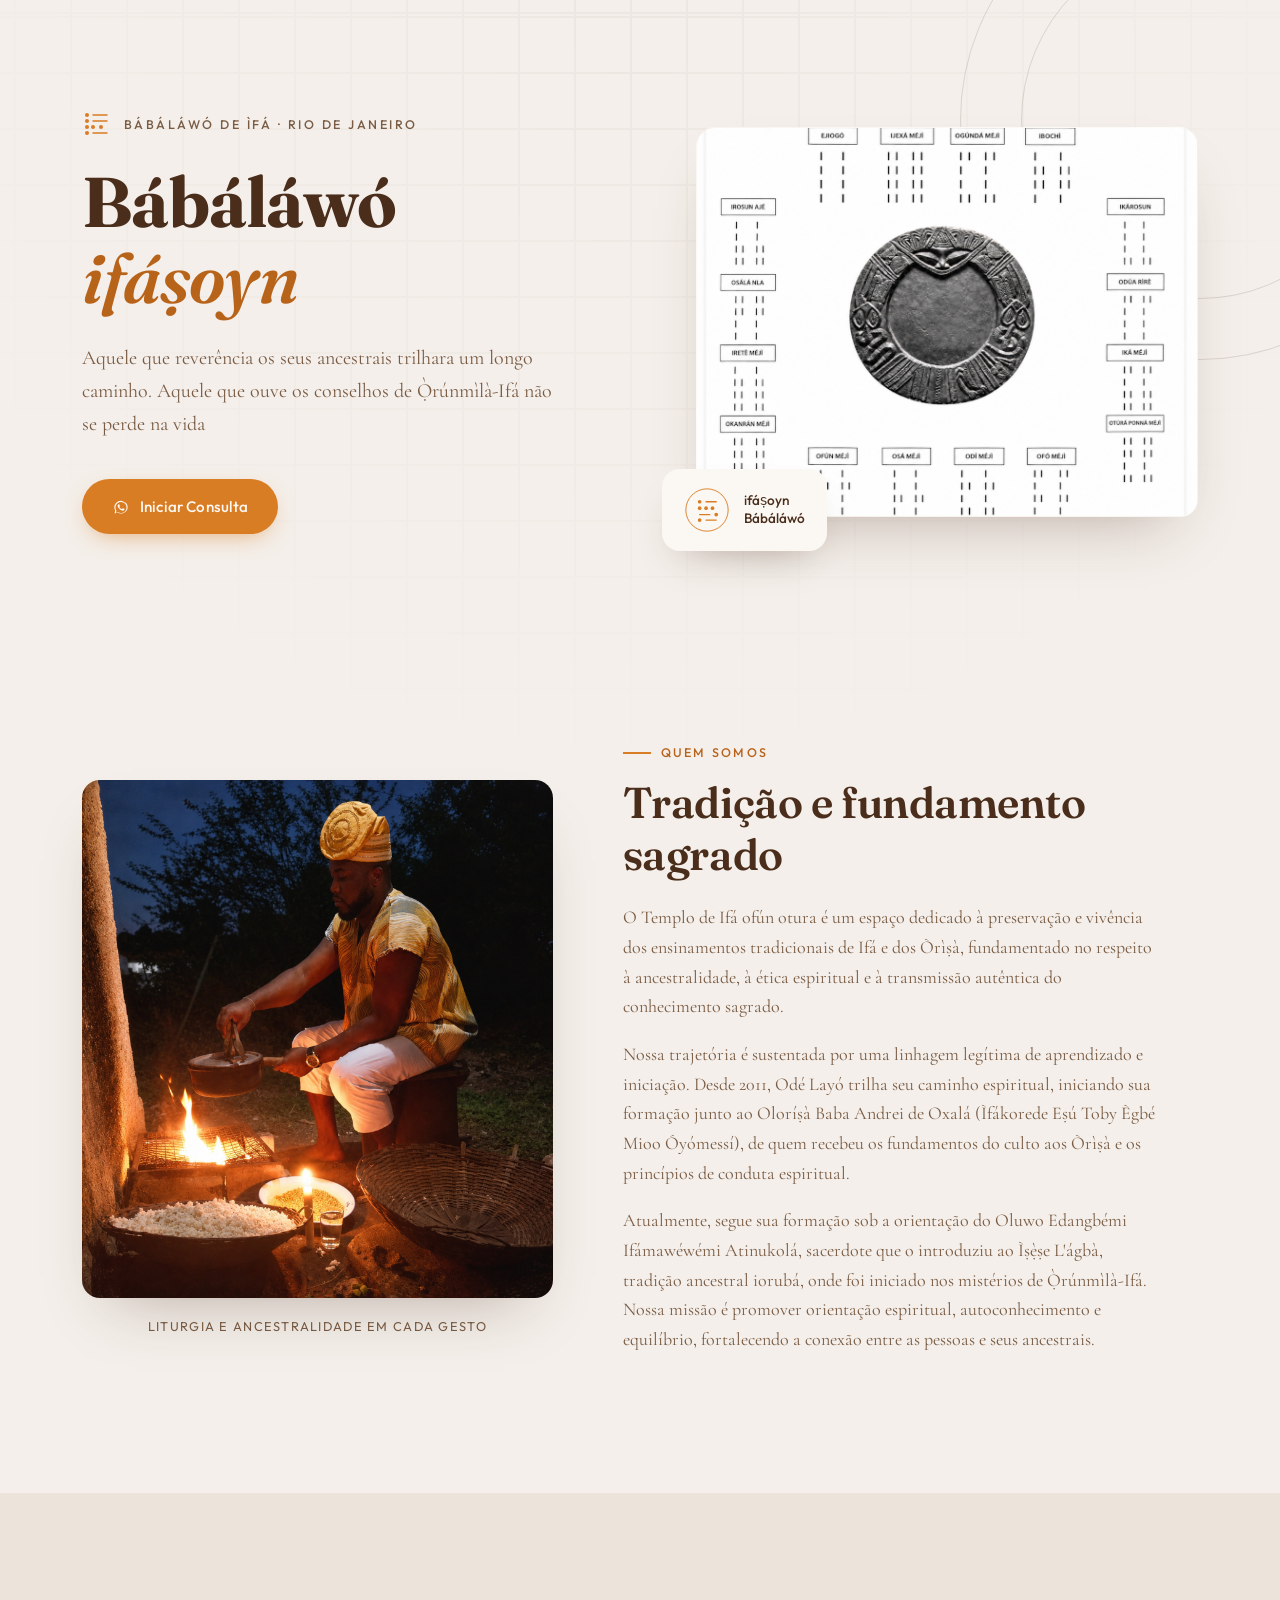
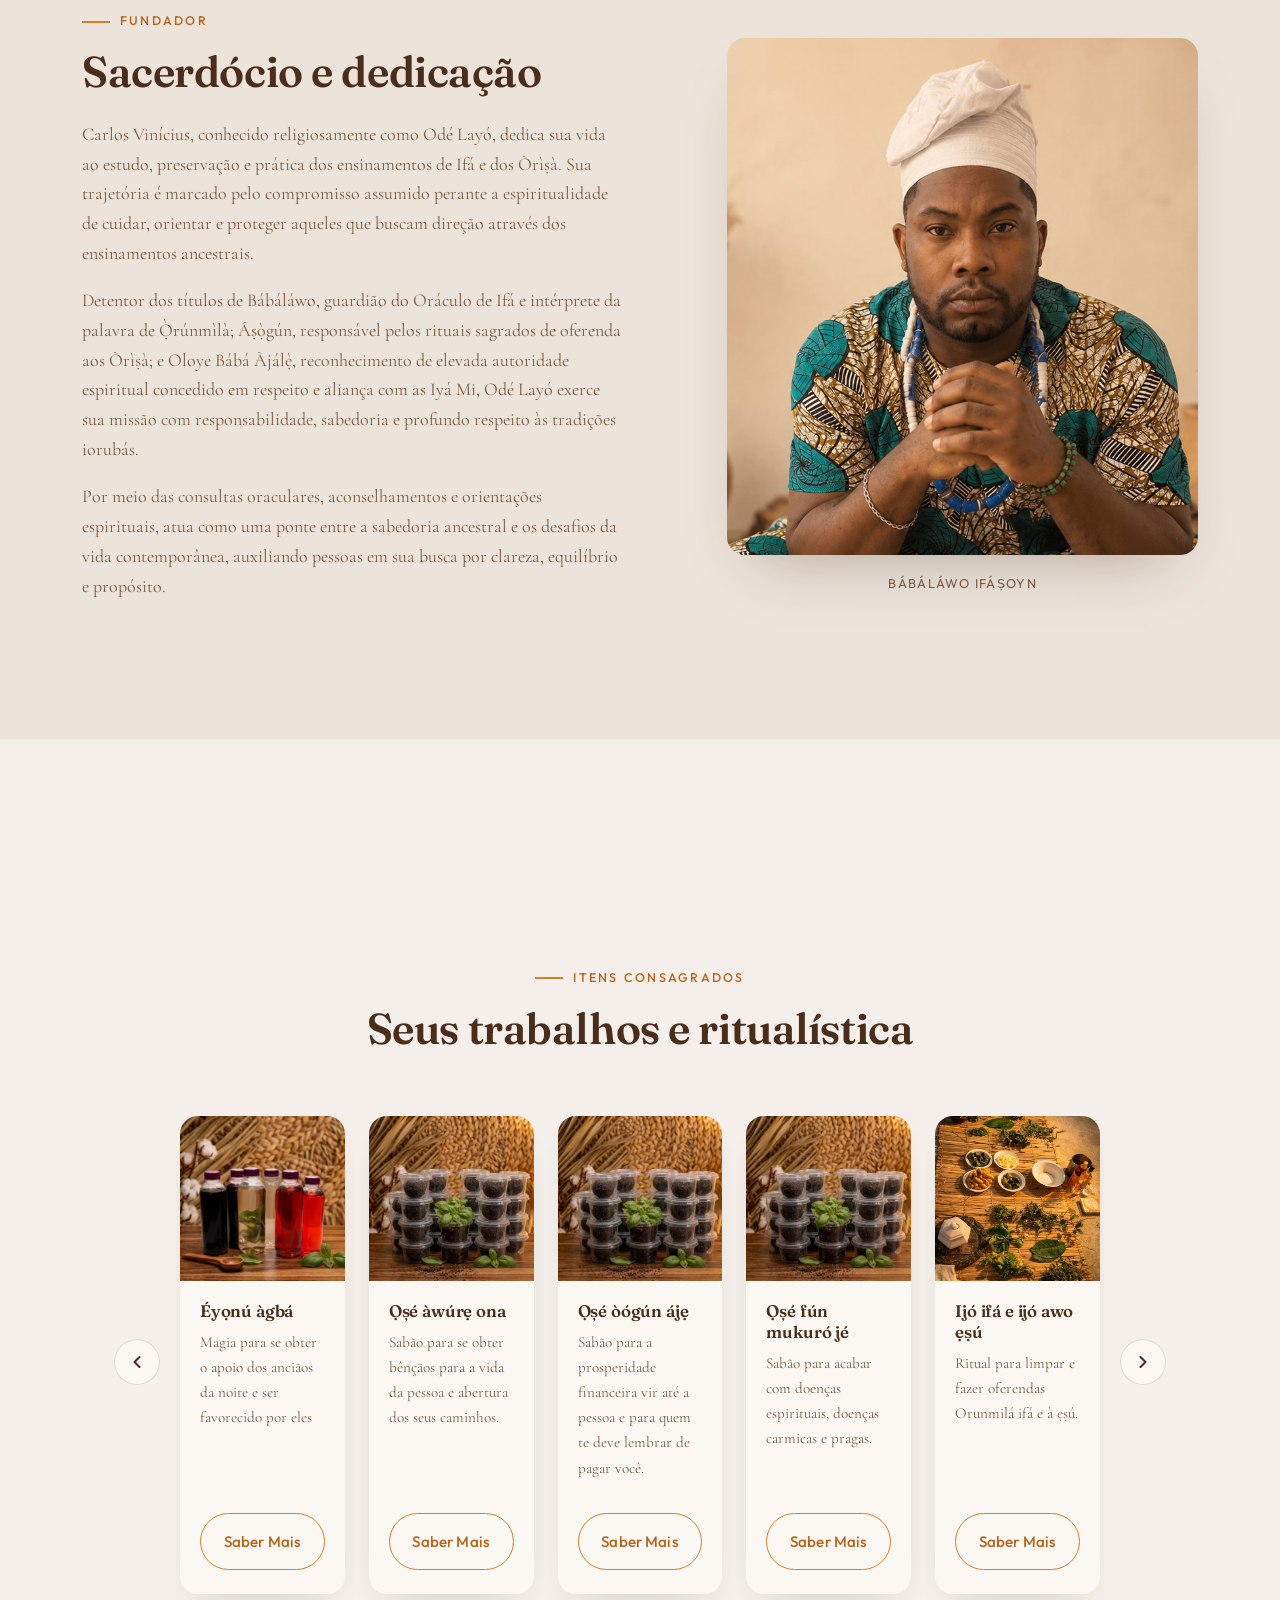
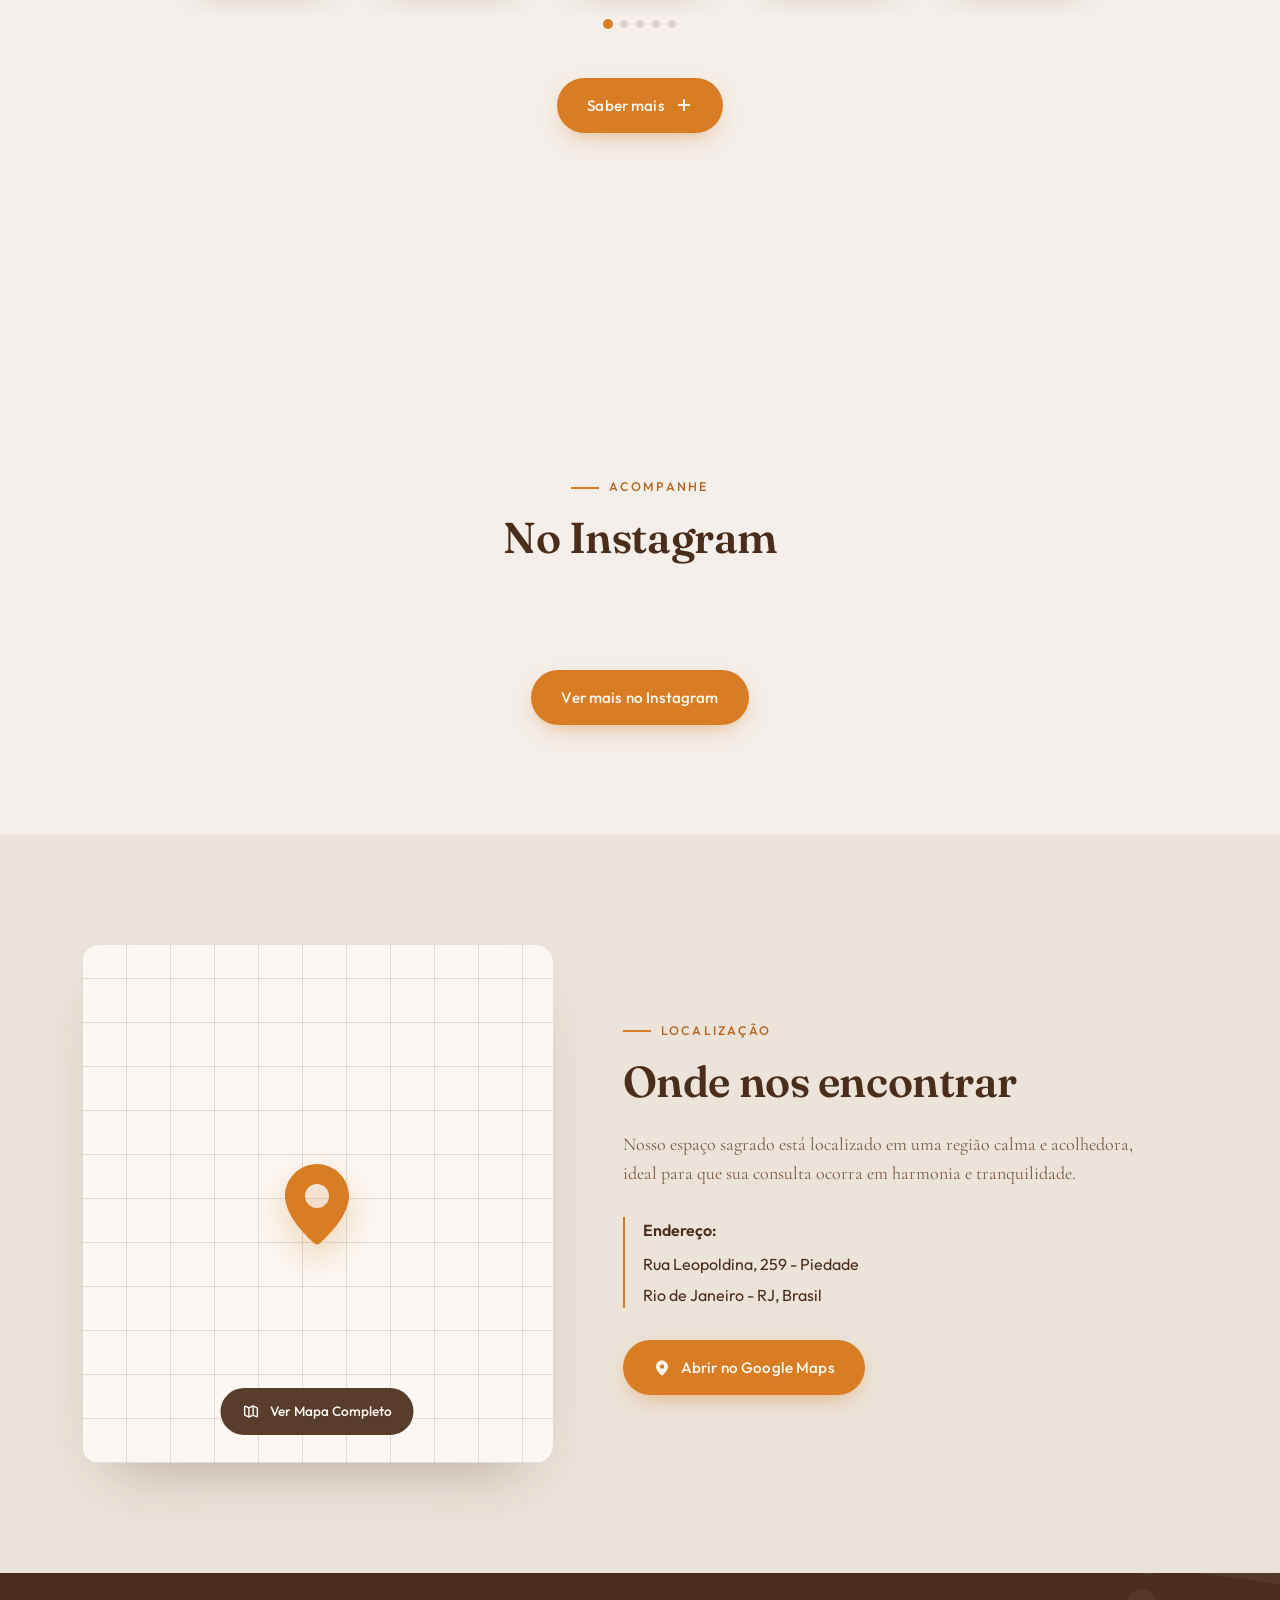
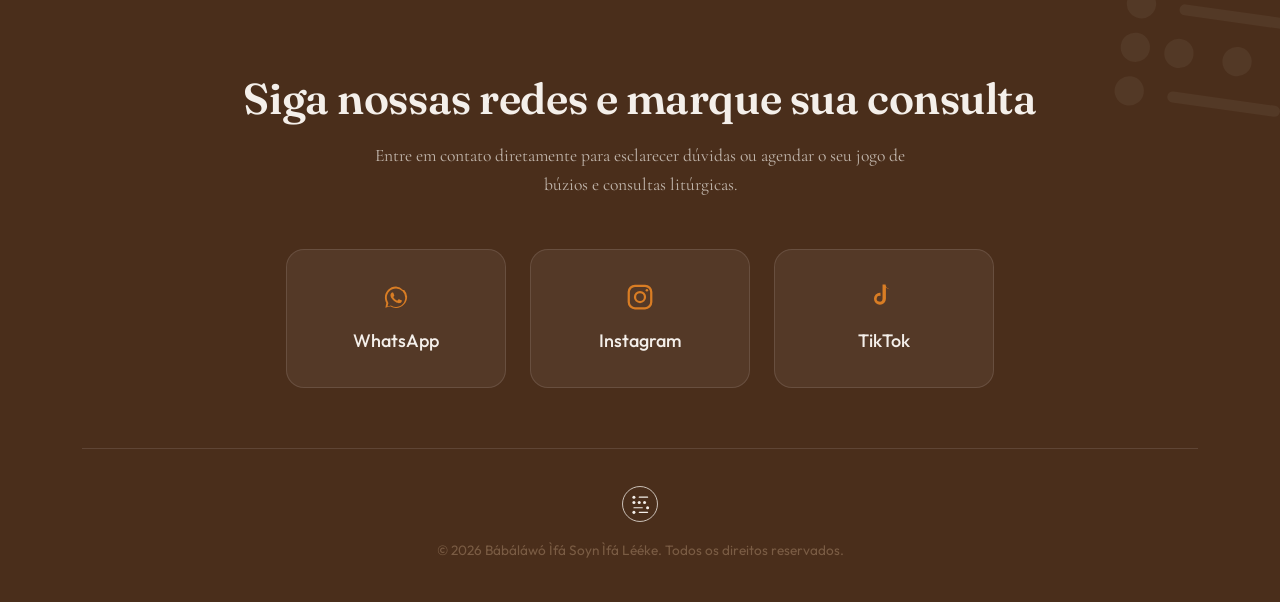
==== index.html @ 16a18c0f "Initial commit" ====
<!DOCTYPE html>
<html lang="pt-BR">
<head>
<meta charset="UTF-8">
<meta name="viewport" content="width=device-width, initial-scale=1.0">
<title>Templo de Ifá Ofún Otura | Bábáláwó Ifá Soyn Ifá Lééke </title>
<link rel="preconnect" href="https://fonts.googleapis.com">
<link rel="preconnect" href="https://fonts.gstatic.com" crossorigin>
<link href="https://fonts.googleapis.com/css2?family=Fraunces:opsz,wght@9..144,400;9..144,500;9..144,600;9..144,700;9..144,900&family=Cormorant+Garamond:ital,wght@0,400;0,500;0,600;1,400&family=Outfit:wght@300;400;500;600&display=swap" rel="stylesheet">
<link rel="stylesheet" href="global/style.css">
<link rel="shortcut icon" href="imagens/favicon.ico" type="image/x-icon">
</head>
<body>

<!-- Padrão de fundo: marcas de Odu Ifá -->
<div class="odu-watermark" aria-hidden="true"></div>

<!-- ============ CABEÇALHO / HERO ============ -->
<header class="hero" id="topo">
  <div class="hero-pattern" aria-hidden="true"></div>
  <div class="container hero-grid">
    <div class="hero-text">
      <div class="hero-eyebrow">
        <span class="odu-mark" aria-hidden="true">
          <svg viewBox="0 0 60 60" fill="none" xmlns="http://www.w3.org/2000/svg">
            <circle cx="10" cy="10" r="4" fill="currentColor"/>
            <circle cx="10" cy="22" r="4" fill="currentColor"/>
            <circle cx="10" cy="34" r="4" fill="currentColor"/>
            <circle cx="10" cy="46" r="4" fill="currentColor"/>
            <line x1="22" y1="10" x2="50" y2="10" stroke="currentColor" stroke-width="3" stroke-linecap="round"/>
            <line x1="22" y1="22" x2="50" y2="22" stroke="currentColor" stroke-width="3" stroke-linecap="round"/>
            <circle cx="22" cy="34" r="4" fill="currentColor"/>
            <circle cx="38" cy="34" r="4" fill="currentColor"/>
            <line x1="22" y1="46" x2="50" y2="46" stroke="currentColor" stroke-width="3" stroke-linecap="round"/>
          </svg>
        </span>
        Bábáláwó de Ìfá &middot; Rio de Janeiro
      </div>
      <h1>Bábáláwó<br><span class="accent-word">ifáṣoyn</span></h1>
      <p class="hero-sub">
        Aquele que reverência os seus ancestrais trilhara um longo caminho. Aquele que ouve os conselhos de Ọ̀rúnmìlà-Ifá não se perde na vida
      </p>
      <a href="https://wa.me/5521997912922" target="_blank" rel="noopener" class="btn btn-primary">
        <svg class="icon" viewBox="0 0 24 24" fill="currentColor" aria-hidden="true"><path d="M17.6 6.32A8.86 8.86 0 0 0 12.02 3.5c-4.9 0-8.89 3.99-8.89 8.89 0 1.57.41 3.04 1.13 4.32L3.5 20.5l3.92-1.03a8.86 8.86 0 0 0 4.6 1.26h.01c4.9 0 8.89-3.99 8.89-8.89a8.86 8.86 0 0 0-2.32-5.52zm-5.58 13.7h-.01a7.36 7.36 0 0 1-3.76-1.03l-.27-.16-2.79.73.75-2.72-.18-.28a7.36 7.36 0 0 1-1.13-3.93c0-4.07 3.31-7.38 7.39-7.38a7.34 7.34 0 0 1 7.38 7.39c0 4.08-3.31 7.38-7.38 7.38zm4.05-5.53c-.22-.11-1.31-.65-1.51-.72-.2-.07-.35-.11-.5.11-.15.22-.57.72-.7.86-.13.15-.26.16-.48.05-.22-.11-.93-.34-1.77-1.09-.65-.58-1.09-1.3-1.22-1.52-.13-.22-.01-.34.11-.45.11-.11.25-.28.37-.42.12-.14.16-.24.24-.4.08-.16.04-.3-.03-.41-.07-.11-.5-1.2-.68-1.64-.18-.43-.36-.37-.5-.38-.13-.01-.28-.01-.43-.01-.15 0-.39.06-.6.28-.21.22-.81.79-.81 1.92 0 1.13.83 2.23.95 2.38.11.15 1.57 2.4 3.8 3.27 1.89.74 2.27.6 2.68.56.41-.04 1.31-.54 1.5-1.06.18-.52.18-.96.13-1.06-.06-.1-.22-.16-.45-.27z"/></svg>
        Iniciar Consulta
      </a>
    </div>
    <div class="hero-photo">
      <div class="frame frame-main">
        <img src="imagens/16 odus.png" alt="" loading="eager">
      </div>
      <div class="logo-badge">
        <div class="logo-mark">
          <svg viewBox="0 0 100 100" fill="none" xmlns="http://www.w3.org/2000/svg">
            <circle cx="50" cy="50" r="46" stroke="currentColor" stroke-width="2"/>
            <g stroke="currentColor" stroke-width="3" stroke-linecap="round">
              <circle cx="34" cy="32" r="4" fill="currentColor" stroke="none"/>
              <circle cx="34" cy="46" r="4" fill="currentColor" stroke="none"/>
              <line x1="48" y1="32" x2="70" y2="32"/>
              <circle cx="48" cy="46" r="4" fill="currentColor" stroke="none"/>
              <circle cx="62" cy="46" r="4" fill="currentColor" stroke="none"/>
              <line x1="34" y1="60" x2="56" y2="60"/>
              <circle cx="70" cy="60" r="4" fill="currentColor" stroke="none"/>
              <circle cx="34" cy="72" r="4" fill="currentColor" stroke="none"/>
              <line x1="48" y1="72" x2="70" y2="72"/>
            </g>
          </svg>
        </div>
        <span>ifáṣoyn<br>Bábáláwó</span>
      </div>
    </div>
  </div>
</header>

<!-- ============ QUEM SOMOS ============ -->
<section class="section" id="quem-somos">
  <div class="container split-grid">
    <div class="split-photo">
      <div class="frame">
        <img src="imagens/foto2.png" alt="Cerimônia tradicional de Ifá-Orisha ao redor do fogo sagrado" loading="lazy">
      </div>
      <div class="frame-caption">Liturgia e ancestralidade em cada gesto</div>
    </div>
    <div class="split-text">
      <span class="section-tag">Quem somos</span>
      <h2>Tradição e fundamento sagrado</h2>
      <p>
        O Templo de Ifá ofún otura é um espaço dedicado à preservação e vivência dos ensinamentos tradicionais de Ifá e dos Òrìṣà, fundamentado no respeito à ancestralidade, à ética espiritual e à transmissão autêntica do conhecimento sagrado.
      </p>
      <p>
        Nossa trajetória é sustentada por uma linhagem legítima de aprendizado e iniciação. Desde 2011, Odé Layó trilha seu caminho espiritual, iniciando sua formação junto ao Oloríṣà Baba Andrei de Oxalá (Ìfákorede Eṣú Toby Ègbé Mioo Óyómessí), de quem recebeu os fundamentos do culto aos Òrìṣà e os princípios de conduta espiritual.
      </p>
      <p>
        Atualmente, segue sua formação sob a orientação do Oluwo Edangbémi Ifámawéwémi Atinukolá, sacerdote que o introduziu ao Ìṣẹ̀ṣe L'ágbà, tradição ancestral iorubá, onde foi iniciado nos mistérios de Ọ̀rúnmìlà-Ifá. Nossa missão é promover orientação espiritual, autoconhecimento e equilíbrio, fortalecendo a conexão entre as pessoas e seus ancestrais.
      </p>
    </div>
  </div>
</section>

<!-- ============ FUNDADOR ============ -->
<section class="section section-alt" id="fundador">
  <div class="container split-grid reverse">
    <div class="split-photo">
      <div class="frame">
        <img src="imagens/babalao vinicios.jpeg" alt="Bábáláwó Ìfá Soyn" loading="lazy">
      </div>
      <div class="frame-caption"> Bábáláwo  ifáṣoyn</div>
    </div>
    <div class="split-text">
      <span class="section-tag">Fundador</span>
      <h2>Sacerdócio e dedicação</h2>
      <p>
        Carlos Vinícius, conhecido religiosamente como Odé Layó, dedica sua vida ao estudo, preservação e prática dos ensinamentos de Ifá e dos Òrìṣà. Sua trajetória é marcado pelo compromisso assumido perante a espiritualidade de cuidar, orientar e proteger aqueles que buscam direção através dos ensinamentos ancestrais.
      </p>
      <p>
        Detentor dos títulos de Bábáláwo, guardião do Oráculo de Ifá e intérprete da palavra de Ọ̀rúnmìlà; Áṣọ̀gún, responsável pelos rituais sagrados de oferenda aos Òrìṣà; e Oloye Bábá Àjálẹ̀, reconhecimento de elevada autoridade espiritual concedido em respeito e aliança com as Iyá Mi, Odé Layó exerce sua missão com responsabilidade, sabedoria e profundo respeito às tradições iorubás.
      </p>
      <p>
        Por meio das consultas oraculares, aconselhamentos e orientações espirituais, atua como uma ponte entre a sabedoria ancestral e os desafios da vida contemporânea, auxiliando pessoas em sua busca por clareza, equilíbrio e propósito.
      </p>
    </div>
  </div>
</section>

<!-- ============ PRODUTOS ============ -->
<section class="section" id="produtos">
  <div class="container">
<section class="section" id="produtos">
  <div class="container">
    <div class="section-head">
      <span class="section-tag">Itens consagrados</span>
      <h2>Seus trabalhos e ritualística</h2>
    </div>

    <div class="carousel" role="region" aria-label="Carrossel de produtos">
      <button class="carousel-btn carousel-prev" aria-label="Produto anterior">
        <svg viewBox="0 0 24 24" fill="none" stroke="currentColor" stroke-width="2.5" stroke-linecap="round" stroke-linejoin="round"><path d="M15 18l-6-6 6-6"/></svg>
      </button>
      <div class="carousel-track" id="carouselTrack"></div>
      <button class="carousel-btn carousel-next" aria-label="Próximo produto">
        <svg viewBox="0 0 24 24" fill="none" stroke="currentColor" stroke-width="2.5" stroke-linecap="round" stroke-linejoin="round"><path d="M9 18l6-6-6-6"/></svg>
      </button>
    </div>

    <div class="carousel-dots" id="carouselDots" aria-hidden="true"></div>

    <div class="more-products">
      <a href="produtos.html" class="btn btn-primary">
        Saber mais
        <svg class="icon" viewBox="0 0 24 24" fill="none" stroke="currentColor" stroke-width="2.5" stroke-linecap="round" stroke-linejoin="round"><path d="M12 5v14M5 12h14"/></svg>
      </a>
    </div>
  </div>
</section>

    <div class="carousel-dots" id="carouselDots" aria-hidden="true"></div>
  </div>
</section>

<section class="section" id="videos">
  <div class="container">
    <div class="section-head">
      <span class="section-tag">Acompanhe</span>
      <h2>No Instagram</h2>
    </div>
    <div class="insta-grid">

      <blockquote class="instagram-media" data-instgrm-captioned data-instgrm-permalink="https://www.instagram.com/reel/DVO-ZJmEdTy/?utm_source=ig_embed&amp;utm_campaign=loading" data-instgrm-version="14" style=" background:#FFF; border:0; border-radius:3px; box-shadow:0 0 1px 0 rgba(0,0,0,0.5),0 1px 10px 0 rgba(0,0,0,0.15); margin: 1px; max-width:540px; min-width:326px; padding:0; width:99.375%; width:-webkit-calc(100% - 2px); width:calc(100% - 2px);">
        <!-- conteúdo do embed igual ao que você já tem -->
      </blockquote>

      <blockquote class="instagram-media" data-instgrm-captioned data-instgrm-permalink="https://www.instagram.com/reel/DS5HPvSERSJ/?utm_source=ig_embed&amp;utm_campaign=loading" data-instgrm-version="14" style=" background:#FFF; border:0; border-radius:3px; box-shadow:0 0 1px 0 rgba(0,0,0,0.5),0 1px 10px 0 rgba(0,0,0,0.15); margin: 1px; max-width:540px; min-width:326px; padding:0; width:99.375%; width:-webkit-calc(100% - 2px); width:calc(100% - 2px);">
        <!-- conteúdo do embed igual ao que você já tem -->
      </blockquote>

      <blockquote class="instagram-media" data-instgrm-captioned data-instgrm-permalink="https://www.instagram.com/reel/DZcq0I3xDXE/?utm_source=ig_embed&amp;utm_campaign=loading" data-instgrm-version="14" style=" background:#FFF; border:0; border-radius:3px; box-shadow:0 0 1px 0 rgba(0,0,0,0.5),0 1px 10px 0 rgba(0,0,0,0.15); margin: 1px; max-width:540px; min-width:326px; padding:0; width:99.375%; width:-webkit-calc(100% - 2px); width:calc(100% - 2px);">
        <!-- conteúdo do embed igual ao que você já tem -->
      </blockquote>

    </div>
    <div class="more-products">
      <a href="https://www.instagram.com/babalawo_ifasoyn_ifaleke" target="_blank" class="btn btn-primary">Ver mais no Instagram</a>
    </div>
  </div>
</section>

<!-- ============ LOCALIZAÇÃO ============ -->
<section class="section section-alt" id="localizacao">
  <div class="container split-grid">
    <div class="split-photo">
      <a class="map-link" href="https://maps.app.goo.gl/6KmMuC2K1VAeBNU69" target="_blank" rel="noopener" aria-label="Abrir localização no Google Maps">
        <div class="frame map-frame">
          <div class="map-grid" aria-hidden="true"></div>
          <svg class="map-pin" viewBox="0 0 24 24" fill="currentColor" aria-hidden="true">
            <path d="M12 2C7.6 2 4 5.6 4 10c0 5.4 6.5 11.1 7.3 11.8.4.4 1 .4 1.4 0C13.5 21.1 20 15.4 20 10c0-4.4-3.6-8-8-8zm0 11a3 3 0 1 1 0-6 3 3 0 0 1 0 6z"/>
          </svg>
          <span class="map-overlay">
            <svg class="icon" viewBox="0 0 24 24" fill="none" stroke="currentColor" stroke-width="2" stroke-linecap="round" stroke-linejoin="round"><path d="M9 20l-5.447-2.724A1 1 0 0 1 3 16.382V5.618a1 1 0 0 1 1.447-.894L9 7m0 13l6-3m-6 3V7m6 10l4.553 2.276A1 1 0 0 0 21 18.382V7.618a1 1 0 0 0-.553-.894L15 4m0 13V4m0 0L9 7"/></svg>
            Ver Mapa Completo
          </span>
        </div>
      </a>
    </div>
    <div class="split-text">
      <span class="section-tag">Localização</span>
      <h2>Onde nos encontrar</h2>
      <p>
        Nosso espaço sagrado está localizado em uma região calma e acolhedora,
        ideal para que sua consulta ocorra em harmonia e tranquilidade.
      </p>
      <div class="address-block">
        <strong>Endereço:</strong>
        <span>Rua Leopoldina, 259 - Piedade</span>
        <span>Rio de Janeiro - RJ, Brasil</span>
      </div>
      <a href="https://maps.app.goo.gl/6KmMuC2K1VAeBNU69" target="_blank" rel="noopener" class="btn btn-primary">
        <svg class="icon" viewBox="0 0 24 24" fill="currentColor" aria-hidden="true"><path d="M12 2C7.6 2 4 5.6 4 10c0 5.4 6.5 11.1 7.3 11.8.4.4 1 .4 1.4 0C13.5 21.1 20 15.4 20 10c0-4.4-3.6-8-8-8zm0 11a3 3 0 1 1 0-6 3 3 0 0 1 0 6z"/></svg>
        Abrir no Google Maps
      </a>
    </div>
  </div>
</section>

<!-- ============ CONTATO / RODAPÉ ============ -->
<footer class="footer" id="contato">
  <div class="odu-mark-large" aria-hidden="true">
    <svg viewBox="0 0 60 60" fill="none" xmlns="http://www.w3.org/2000/svg">
      <circle cx="10" cy="10" r="4" fill="currentColor"/>
      <circle cx="10" cy="22" r="4" fill="currentColor"/>
      <circle cx="10" cy="34" r="4" fill="currentColor"/>
      <circle cx="10" cy="46" r="4" fill="currentColor"/>
      <line x1="22" y1="10" x2="50" y2="10" stroke="currentColor" stroke-width="3" stroke-linecap="round"/>
      <line x1="22" y1="22" x2="50" y2="22" stroke="currentColor" stroke-width="3" stroke-linecap="round"/>
      <circle cx="22" cy="34" r="4" fill="currentColor"/>
      <circle cx="38" cy="34" r="4" fill="currentColor"/>
      <line x1="22" y1="46" x2="50" y2="46" stroke="currentColor" stroke-width="3" stroke-linecap="round"/>
    </svg>
  </div>
  <div class="container">
    <h2>Siga nossas redes e marque sua consulta</h2>
    <p class="footer-sub">
      Entre em contato diretamente para esclarecer dúvidas ou agendar o seu
      jogo de búzios e consultas litúrgicas.
    </p>

    <div class="social-grid">
      <a href="https://wa.me/5521997912922" target="_blank" rel="noopener" class="social-card">
        <svg class="icon" viewBox="0 0 24 24" fill="currentColor" aria-hidden="true"><path d="M17.6 6.32A8.86 8.86 0 0 0 12.02 3.5c-4.9 0-8.89 3.99-8.89 8.89 0 1.57.41 3.04 1.13 4.32L3.5 20.5l3.92-1.03a8.86 8.86 0 0 0 4.6 1.26h.01c4.9 0 8.89-3.99 8.89-8.89a8.86 8.86 0 0 0-2.32-5.52zm-5.58 13.7h-.01a7.36 7.36 0 0 1-3.76-1.03l-.27-.16-2.79.73.75-2.72-.18-.28a7.36 7.36 0 0 1-1.13-3.93c0-4.07 3.31-7.38 7.39-7.38a7.34 7.34 0 0 1 7.38 7.39c0 4.08-3.31 7.38-7.38 7.38zm4.05-5.53c-.22-.11-1.31-.65-1.51-.72-.2-.07-.35-.11-.5.11-.15.22-.57.72-.7.86-.13.15-.26.16-.48.05-.22-.11-.93-.34-1.77-1.09-.65-.58-1.09-1.3-1.22-1.52-.13-.22-.01-.34.11-.45.11-.11.25-.28.37-.42.12-.14.16-.24.24-.4.08-.16.04-.3-.03-.41-.07-.11-.5-1.2-.68-1.64-.18-.43-.36-.37-.5-.38-.13-.01-.28-.01-.43-.01-.15 0-.39.06-.6.28-.21.22-.81.79-.81 1.92 0 1.13.83 2.23.95 2.38.11.15 1.57 2.4 3.8 3.27 1.89.74 2.27.6 2.68.56.41-.04 1.31-.54 1.5-1.06.18-.52.18-.96.13-1.06-.06-.1-.22-.16-.45-.27z"/></svg>
        <span>WhatsApp</span>
      </a>
      <a href="https://www.instagram.com/babalawo_ifasoyn_ifaleke/" target="_blank" rel="noopener" class="social-card">
        <svg class="icon" viewBox="0 0 24 24" fill="none" stroke="currentColor" stroke-width="1.8"><rect x="3" y="3" width="18" height="18" rx="5"/><circle cx="12" cy="12" r="4"/><circle cx="17.5" cy="6.5" r="1" fill="currentColor" stroke="none"/></svg>
        <span>Instagram</span>
      </a>
      <a href="https://www.tiktok.com/@ventura0606?is_from_webapp=1&sender_device=pc" target="_blank" rel="noopener" class="social-card">
        <svg class="icon" viewBox="0 0 24 24" fill="currentColor" aria-hidden="true"><path d="M16.6 5.82a4.28 4.28 0 0 1-3.07-1.34v8.94a4.78 4.78 0 1 1-4.78-4.78c.15 0 .3.01.45.03v2.45a2.34 2.34 0 1 0 1.63 2.3V2h2.4a4.28 4.28 0 0 0 3.37 3.78v2.04z"/></svg>
        <span>TikTok</span>
      </a>
    </div>

    <div class="footer-bottom">
      <span class="logo-mark small">
        <svg viewBox="0 0 100 100" fill="none" xmlns="http://www.w3.org/2000/svg">
          <circle cx="50" cy="50" r="46" stroke="currentColor" stroke-width="2"/>
          <g stroke="currentColor" stroke-width="3" stroke-linecap="round">
            <circle cx="34" cy="32" r="4" fill="currentColor" stroke="none"/>
            <circle cx="34" cy="46" r="4" fill="currentColor" stroke="none"/>
            <line x1="48" y1="32" x2="70" y2="32"/>
            <circle cx="48" cy="46" r="4" fill="currentColor" stroke="none"/>
            <circle cx="62" cy="46" r="4" fill="currentColor" stroke="none"/>
            <line x1="34" y1="60" x2="56" y2="60"/>
            <circle cx="70" cy="60" r="4" fill="currentColor" stroke="none"/>
            <circle cx="34" cy="72" r="4" fill="currentColor" stroke="none"/>
            <line x1="48" y1="72" x2="70" y2="72"/>
          </g>
        </svg>
      </span>
      <p>&copy; 2026 Bábáláwó Ìfá Soyn Ìfá Lééke. Todos os direitos reservados.</p>
    </div>
  </div>
</footer>
<script async src="//www.instagram.com/embed.js"></script>

<script src="global/index.js"></script>
</body>
</html>
---- global/style.css ----
/* =========================================================
   ILÉ BÁBÁLÁWÓ ÌFÁ SOYN ÌFÁ LÉÉKE — Design System
   Paleta: Marfim Claro / Marrom Terracota / Laranja Queimado
   Assinatura visual: marcas geométricas dos Odu Ifá
   ========================================================= */

:root {
  --bg: #F4EFEA;
  --bg-alt: #ECE3DA;
  --text: #4A2E1B;
  --text-soft: #7A5C44;
  --accent: #D97D24;
  --accent-deep: #B8631A;
  --line: rgba(74, 46, 27, 0.14);
  --cream-card: #FBF8F4;

  --font-display: 'Fraunces', serif;
  --font-body: 'Cormorant Garamond', serif;
  --font-ui: 'Outfit', sans-serif;

  --container: 1180px;
  --radius: 18px;
}

* { margin: 0; padding: 0; box-sizing: border-box; }

html { scroll-behavior: smooth; }

body {
  background: var(--bg);
  color: var(--text);
  font-family: var(--font-body);
  font-size: 18px;
  line-height: 1.65;
  -webkit-font-smoothing: antialiased;
  overflow-x: hidden;
  position: relative;
}

.container {
  max-width: var(--container);
  margin: 0 auto;
  padding: 0 32px;
}

img { max-width: 100%; display: block; }

/* ---------------------------------------------------------
   Odu watermark — recurring background pattern
   --------------------------------------------------------- */
.odu-watermark {
  position: fixed;
  inset: 0;
  z-index: -1;
  pointer-events: none;
  opacity: 0.035;
  background-image:
    repeating-linear-gradient(0deg, var(--text) 0 2px, transparent 2px 56px),
    repeating-linear-gradient(90deg, var(--text) 0 2px, transparent 2px 56px);
  background-position: 14px 14px;
  mask-image: radial-gradient(circle at 50% 0%, black 0%, transparent 75%);
}

/* ---------------------------------------------------------
   Typography
   --------------------------------------------------------- */
h1, h2, h3 {
  font-family: var(--font-display);
  font-weight: 600;
  letter-spacing: -0.01em;
  color: var(--text);
}

h1 {
  font-size: clamp(2.6rem, 6vw, 4.4rem);
  line-height: 1.08;
  font-weight: 700;
}

h2 {
  font-size: clamp(1.9rem, 4vw, 2.7rem);
  line-height: 1.2;
  margin-bottom: 22px;
}

.accent-word {
  color: var(--accent-deep);
  font-style: italic;
  font-weight: 600;
}

.section-tag {
  display: inline-flex;
  align-items: center;
  gap: 10px;
  font-family: var(--font-ui);
  font-size: 0.78rem;
  font-weight: 500;
  letter-spacing: 0.18em;
  text-transform: uppercase;
  color: var(--accent-deep);
  margin-bottom: 14px;
}

.section-tag::before {
  content: "";
  display: block;
  width: 28px;
  height: 2px;
  background: var(--accent);
}

p { color: var(--text-soft); }

.split-text p { margin-bottom: 18px; max-width: 540px; }
.split-text p:last-of-type { margin-bottom: 28px; }

/* ---------------------------------------------------------
   Buttons
   --------------------------------------------------------- */
.btn {
  display: inline-flex;
  align-items: center;
  gap: 10px;
  font-family: var(--font-ui);
  font-size: 0.95rem;
  font-weight: 500;
  letter-spacing: 0.01em;
  text-decoration: none;
  border-radius: 999px;
  padding: 15px 30px;
  border: none;
  cursor: pointer;
  transition: transform 0.25s ease, box-shadow 0.25s ease, background 0.25s ease;
}

.btn .icon { width: 18px; height: 18px; flex-shrink: 0; }

.btn-primary {
  background: var(--accent);
  color: #FFF8F2;
  box-shadow: 0 8px 24px -10px rgba(217, 125, 36, 0.7);
}

.btn-primary:hover {
  background: var(--accent-deep);
  transform: translateY(-2px);
  box-shadow: 0 12px 28px -10px rgba(184, 99, 26, 0.75);
}

.btn-secondary {
  width: 100%;
  justify-content: center;
  background: transparent;
  color: var(--accent-deep);
  border: 1.5px solid var(--accent);
  margin-top: 18px;
  white-space: nowrap;
}

.btn-secondary:hover {
  background: var(--accent);
  color: #FFF8F2;
}

/* ---------------------------------------------------------
   Hero
   --------------------------------------------------------- */
.hero {
  position: relative;
  padding: 110px 0 90px;
  overflow: hidden;
}

.hero-pattern {
  position: absolute;
  top: -120px;
  right: -160px;
  width: 480px;
  height: 480px;
  border: 1.5px solid var(--line);
  border-radius: 50%;
  z-index: 0;
}

.hero-pattern::before {
  content: "";
  position: absolute;
  inset: 60px;
  border: 1.5px solid var(--line);
  border-radius: 50%;
}

.hero-grid {
  position: relative;
  z-index: 1;
  display: grid;
  grid-template-columns: 1.05fr 0.95fr;
  gap: 60px;
  align-items: center;
}

.hero-eyebrow {
  display: inline-flex;
  align-items: center;
  gap: 12px;
  font-family: var(--font-ui);
  font-size: 0.78rem;
  font-weight: 500;
  letter-spacing: 0.2em;
  text-transform: uppercase;
  color: var(--text-soft);
  margin-bottom: 24px;
}

.odu-mark {
  width: 30px;
  height: 30px;
  color: var(--accent);
}
.odu-mark svg { width: 100%; height: 100%; }

.hero-sub {
  font-size: 1.25rem;
  max-width: 480px;
  margin: 26px 0 38px;
  color: var(--text-soft);
}

.hero-photo {
  position: relative;
}

.frame {
  border-radius: var(--radius);
  overflow: hidden;
  box-shadow: 0 30px 60px -30px rgba(74, 46, 27, 0.35);
  position: relative;
  background: linear-gradient(135deg, var(--bg-alt), var(--cream-card));
}

.frame img {
  width: 100%;
  height: 100%;
  object-fit: cover;
  aspect-ratio: 4 / 3.1;
}

.frame-main {
  border: 1px solid rgba(255,255,255,0.4);
}

.logo-badge {
  position: absolute;
  bottom: -34px;
  left: -34px;
  background: var(--cream-card);
  border-radius: var(--radius);
  padding: 18px 22px;
  display: flex;
  align-items: center;
  gap: 14px;
  box-shadow: 0 20px 40px -20px rgba(74, 46, 27, 0.35);
  font-family: var(--font-ui);
  font-size: 0.85rem;
  font-weight: 500;
  line-height: 1.3;
  color: var(--text);
}

.logo-mark {
  width: 46px;
  height: 46px;
  color: var(--accent);
  flex-shrink: 0;
}
.logo-mark svg { width: 100%; height: 100%; }
.logo-mark.small { width: 38px; height: 38px; color: var(--bg); }

/* ---------------------------------------------------------
   Sections / split layout
   --------------------------------------------------------- */
.section {
  padding: 110px 0;
  position: relative;
}

.section-alt {
  background: var(--bg-alt);
}

.split-grid {
  display: grid;
  grid-template-columns: 0.9fr 1.1fr;
  gap: 70px;
  align-items: center;
}

.split-grid.reverse {
  grid-template-columns: 1.1fr 0.9fr;
}
.split-grid.reverse .split-photo { order: 2; }
.split-grid.reverse .split-text { order: 1; }

.split-photo { position: relative; }

.split-photo .frame {
  aspect-ratio: 4 / 4.4;
  overflow: hidden;
}

.split-photo .frame img {
  width: 100%;
  height: 100%;
  object-fit: cover;
  display: block;
}

.frame-caption {
  margin-top: 18px;
  font-family: var(--font-ui);
  font-size: 0.8rem;
  letter-spacing: 0.1em;
  text-transform: uppercase;
  color: var(--text-soft);
  text-align: center;
}

.section-head {
  text-align: center;
  margin-bottom: 56px;
}
.section-head .section-tag { justify-content: center; }
.section-head h2 { margin-bottom: 0; }

/* ---------------------------------------------------------
   Products / Carousel
   --------------------------------------------------------- */
.carousel {
  position: relative;
  display: flex;
  align-items: center;
  gap: 16px;
}

.carousel-track {
  display: flex;
  gap: 24px;
  overflow-x: auto;
  scroll-behavior: smooth;
  scroll-snap-type: x mandatory;
  padding: 6px 4px 20px;
  flex: 1;
  scrollbar-width: none;
}
.carousel-track::-webkit-scrollbar { display: none; }

.product-card {
  flex: 0 0 calc(20% - 19.2px);
  scroll-snap-align: start;
  background: var(--cream-card);
  border-radius: var(--radius);
  overflow: hidden;
  box-shadow: 0 14px 34px -22px rgba(74, 46, 27, 0.3);
  display: flex;
  flex-direction: column;
  transition: transform 0.3s ease, box-shadow 0.3s ease;
}

.product-card:hover {
  transform: translateY(-6px);
  box-shadow: 0 22px 44px -22px rgba(74, 46, 27, 0.4);
}

.product-img {
  aspect-ratio: 1 / 1;
  overflow: hidden;
}
.product-img img {
  width: 100%; height: 100%; object-fit: cover;
}

.product-body {
  padding: 20px 20px 24px;
  display: flex;
  flex-direction: column;
  flex: 1;
}

.product-body h3 {
  font-size: 1.05rem;
  margin-bottom: 8px;
  line-height: 1.25;
}

.product-body p {
  font-size: 0.95rem;
  flex: 1;
  margin-bottom: 14px;
}


.carousel-btn {
  flex-shrink: 0;
  width: 46px;
  height: 46px;
  border-radius: 50%;
  border: 1.5px solid var(--line);
  background: var(--cream-card);
  color: var(--text);
  display: flex;
  align-items: center;
  justify-content: center;
  cursor: pointer;
  transition: background 0.2s ease, color 0.2s ease, border-color 0.2s ease;
}
.carousel-btn svg { width: 20px; height: 20px; }

.carousel-btn:hover {
  background: var(--accent);
  border-color: var(--accent);
  color: #FFF8F2;
}

.carousel-dots {
  display: flex;
  justify-content: center;
  gap: 8px;
  margin-top: 6px;
}
.carousel-dots .dot {
  width: 8px; height: 8px;
  border-radius: 50%;
  background: var(--line);
  cursor: pointer;
  transition: background 0.2s ease, transform 0.2s ease;
}
.carousel-dots .dot.active {
  background: var(--accent);
  transform: scale(1.25);
}

.more-products {
  text-align: center;
  margin-top: 50px;
}

/* ---------------------------------------------------------
   Localização
   --------------------------------------------------------- */
.map-link { display: block; text-decoration: none; }

.map-frame {
  aspect-ratio: 4 / 4.4;
  background: var(--cream-card);
  display: flex;
  align-items: center;
  justify-content: center;
  position: relative;
  cursor: pointer;
  transition: transform 0.3s ease;
}
.map-link:hover .map-frame { transform: translateY(-4px); }

.map-grid {
  position: absolute;
  inset: 0;
  background-image:
    repeating-linear-gradient(0deg, var(--line) 0 1px, transparent 1px 44px),
    repeating-linear-gradient(90deg, var(--line) 0 1px, transparent 1px 44px);
}

.map-pin {
  width: 96px;
  height: 96px;
  color: var(--accent);
  filter: drop-shadow(0 14px 18px rgba(217, 125, 36, 0.35));
  position: relative;
  z-index: 1;
}

.map-overlay {
  position: absolute;
  bottom: 28px;
  left: 50%;
  transform: translateX(-50%);
  background: rgba(74, 46, 27, 0.92);
  color: #FBF8F4;
  font-family: var(--font-ui);
  font-size: 0.85rem;
  font-weight: 500;
  padding: 12px 22px;
  border-radius: 999px;
  display: flex;
  align-items: center;
  gap: 10px;
  z-index: 2;
}
.map-overlay .icon { width: 17px; height: 17px; }

.address-block {
  display: flex;
  flex-direction: column;
  gap: 4px;
  font-family: var(--font-ui);
  font-size: 1rem;
  color: var(--text);
  margin: 22px 0 32px;
  border-left: 2px solid var(--accent);
  padding-left: 18px;
}
.address-block strong {
  font-weight: 600;
  margin-bottom: 4px;
}

/* ---------------------------------------------------------
   Footer
   --------------------------------------------------------- */
.footer {
  background: var(--text);
  color: var(--bg);
  padding: 100px 0 40px;
  text-align: center;
  position: relative;
  overflow: hidden;
}

.footer h2 {
  color: var(--bg);
  margin-bottom: 16px;
}

.footer-sub {
  max-width: 560px;
  margin: 0 auto 50px;
  color: rgba(244, 239, 234, 0.7);
  font-size: 1.1rem;
}

.odu-mark-large {
  position: absolute;
  top: -40px;
  right: -40px;
  width: 220px;
  height: 220px;
  color: rgba(244, 239, 234, 0.05);
  transform: rotate(8deg);
}
.odu-mark-large svg { width: 100%; height: 100%; }

.social-grid {
  display: grid;
  grid-template-columns: repeat(3, minmax(160px, 220px));
  gap: 24px;
  justify-content: center;
  margin-bottom: 60px;
}

.social-card {
  background: rgba(244, 239, 234, 0.06);
  border: 1px solid rgba(244, 239, 234, 0.12);
  border-radius: var(--radius);
  padding: 32px 20px;
  display: flex;
  flex-direction: column;
  align-items: center;
  gap: 14px;
  text-decoration: none;
  color: var(--bg);
  font-family: var(--font-ui);
  font-weight: 500;
  transition: background 0.25s ease, border-color 0.25s ease, transform 0.25s ease;
}

.social-card .icon {
  width: 30px;
  height: 30px;
  color: var(--accent);
}

.social-card:hover {
  background: rgba(217, 125, 36, 0.12);
  border-color: var(--accent);
  transform: translateY(-4px);
}

.footer-bottom {
  display: flex;
  flex-direction: column;
  align-items: center;
  gap: 16px;
  padding-top: 36px;
  border-top: 1px solid rgba(244, 239, 234, 0.12);
  font-family: var(--font-ui);
  font-size: 0.85rem;
  color: rgba(244, 239, 234, 0.55);
}

/* ---------------------------------------------------------
   Responsive
   --------------------------------------------------------- */
@media (max-width: 980px) {
  .hero-grid,
  .split-grid,
  .split-grid.reverse {
    grid-template-columns: 1fr;
    gap: 50px;
  }
  .split-grid.reverse .split-photo,
  .split-grid.reverse .split-text { order: initial; }

  .hero { padding-top: 70px; }
  .hero-photo { order: -1; }
  .logo-badge { left: 16px; bottom: -28px; padding: 14px 18px; }

  .product-card { flex: 0 0 calc(50% - 12px); }
  .social-grid { grid-template-columns: repeat(3, 1fr); gap: 14px; }
}

@media (max-width: 640px) {
  body { font-size: 16px; }
  .container { padding: 0 22px; }
  .section { padding: 80px 0; }
  .hero { padding-top: 56px; padding-bottom: 70px; }

  .logo-badge {
    position: static;
    margin-top: 18px;
    width: fit-content;
  }

  .product-card { flex: 0 0 78%; }
  .social-grid { grid-template-columns: 1fr; max-width: 280px; margin: 0 auto 50px; }
  .carousel-btn { width: 40px; height: 40px; }
}

/* Reduced motion */
@media (prefers-reduced-motion: reduce) {
  html { scroll-behavior: auto; }
  * { transition: none !important; }
}

.insta-grid {
  display: grid;
  grid-template-columns: repeat(3, 1fr);
  gap: 24px;
  align-items: start;
}

.insta-grid blockquote.instagram-media {
  max-width: 100% !important;
  width: 100% !important;
  margin: 0 !important;
}

@media (max-width: 900px) {
  .insta-grid {
    grid-template-columns: repeat(2, 1fr);
  }
}

@media (max-width: 600px) {
  .insta-grid {
    grid-template-columns: 1fr;
  }
}
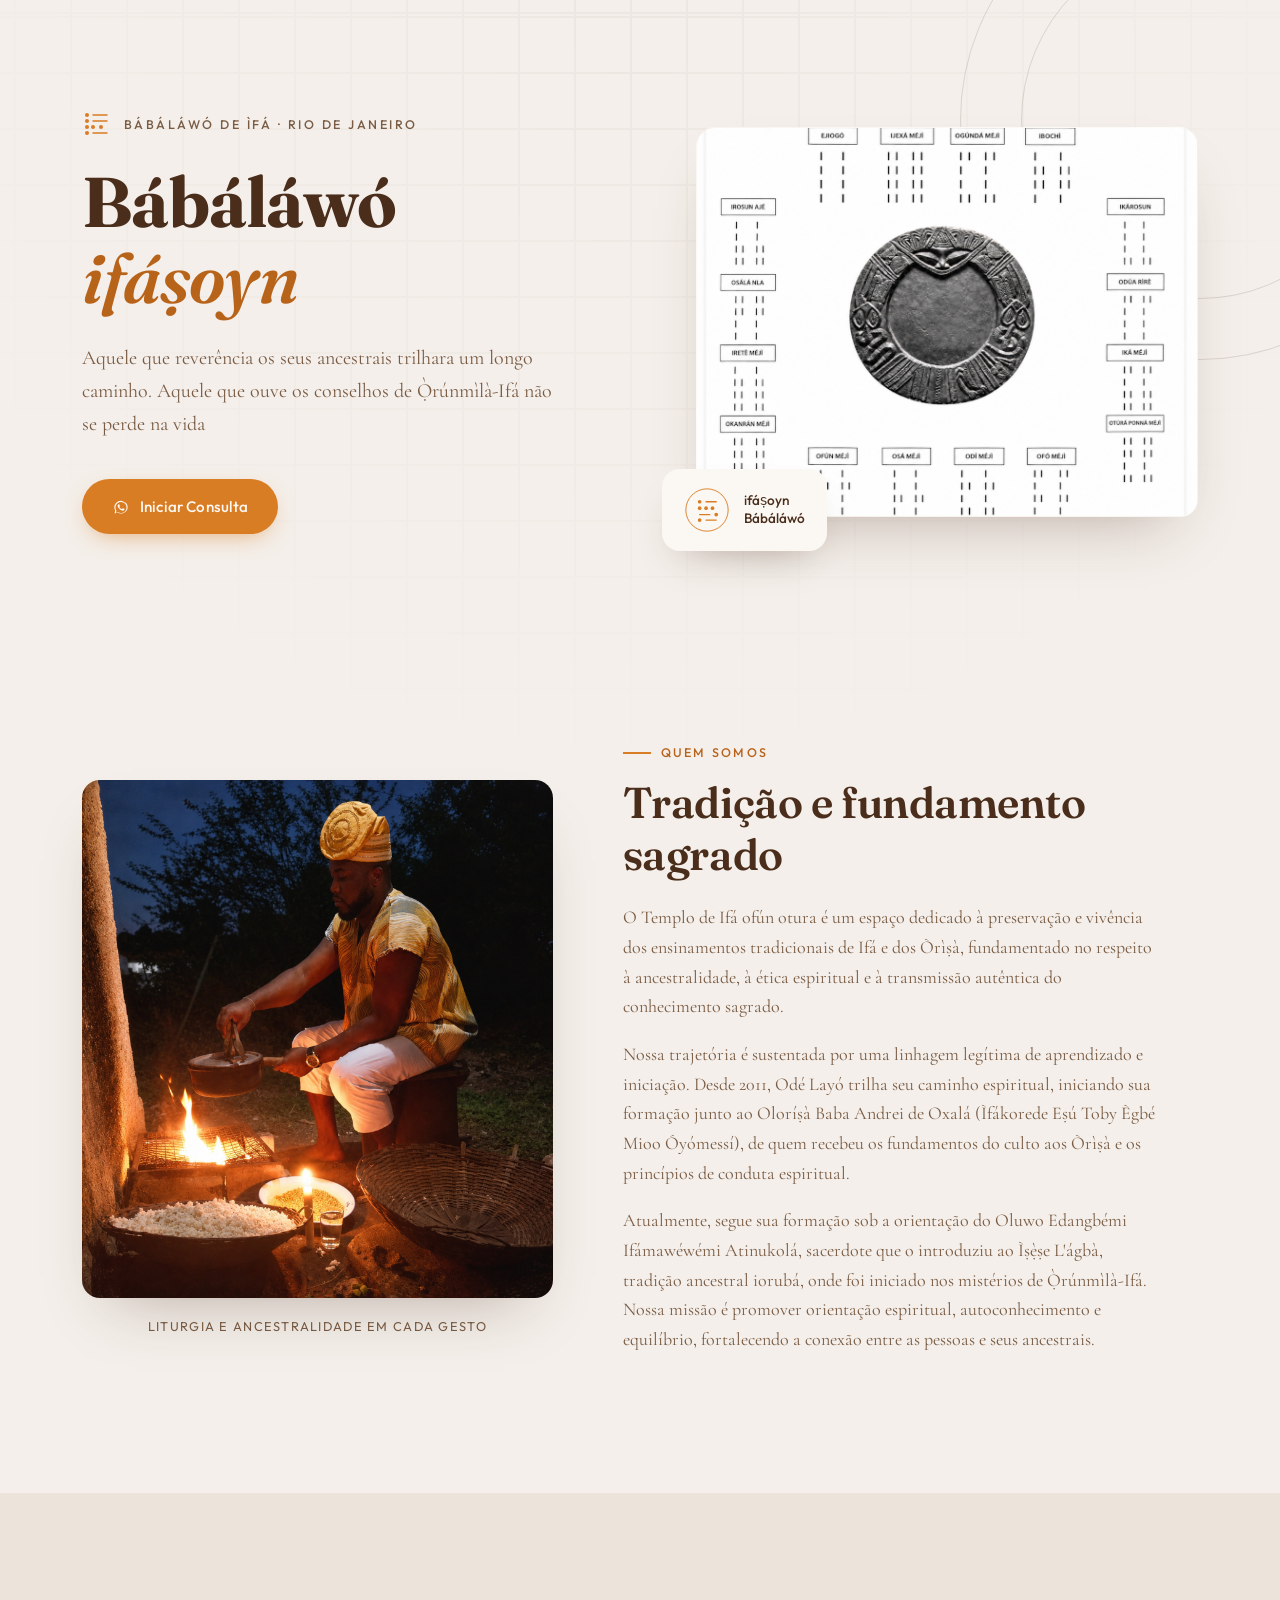
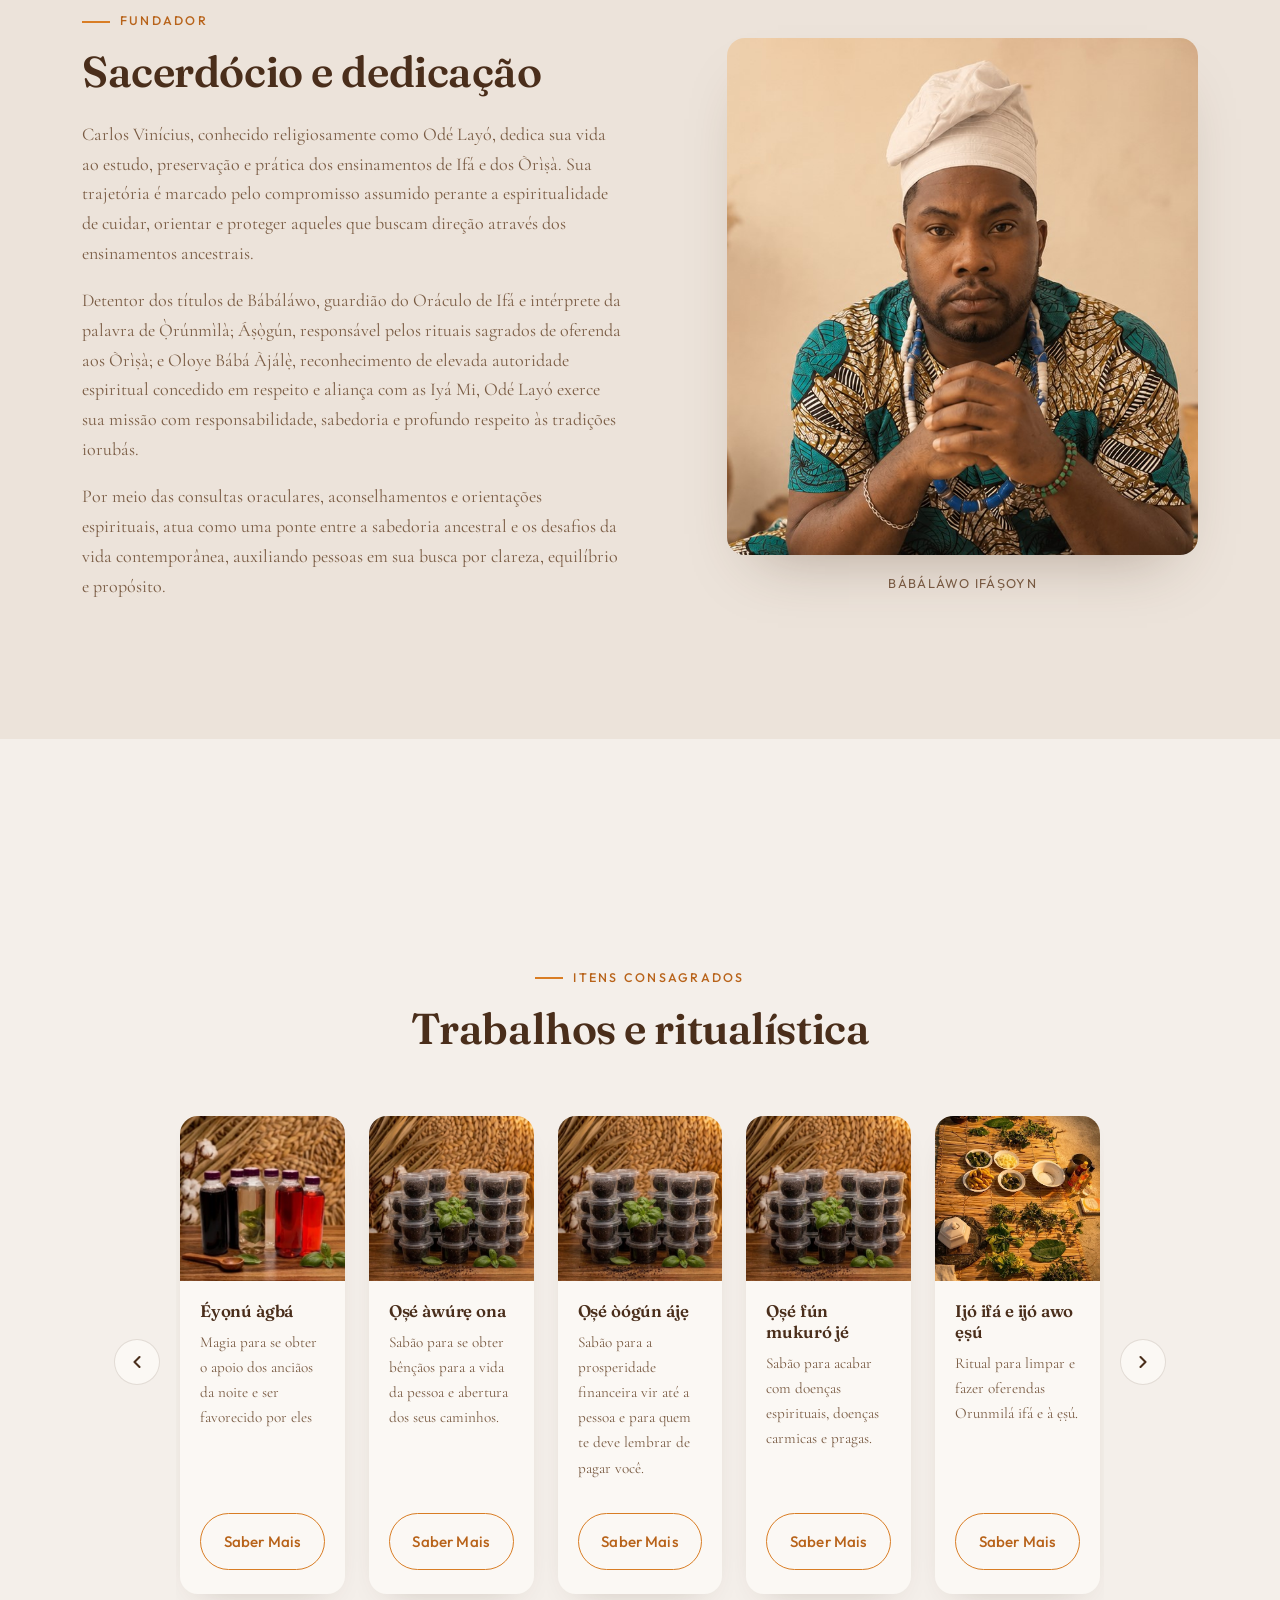
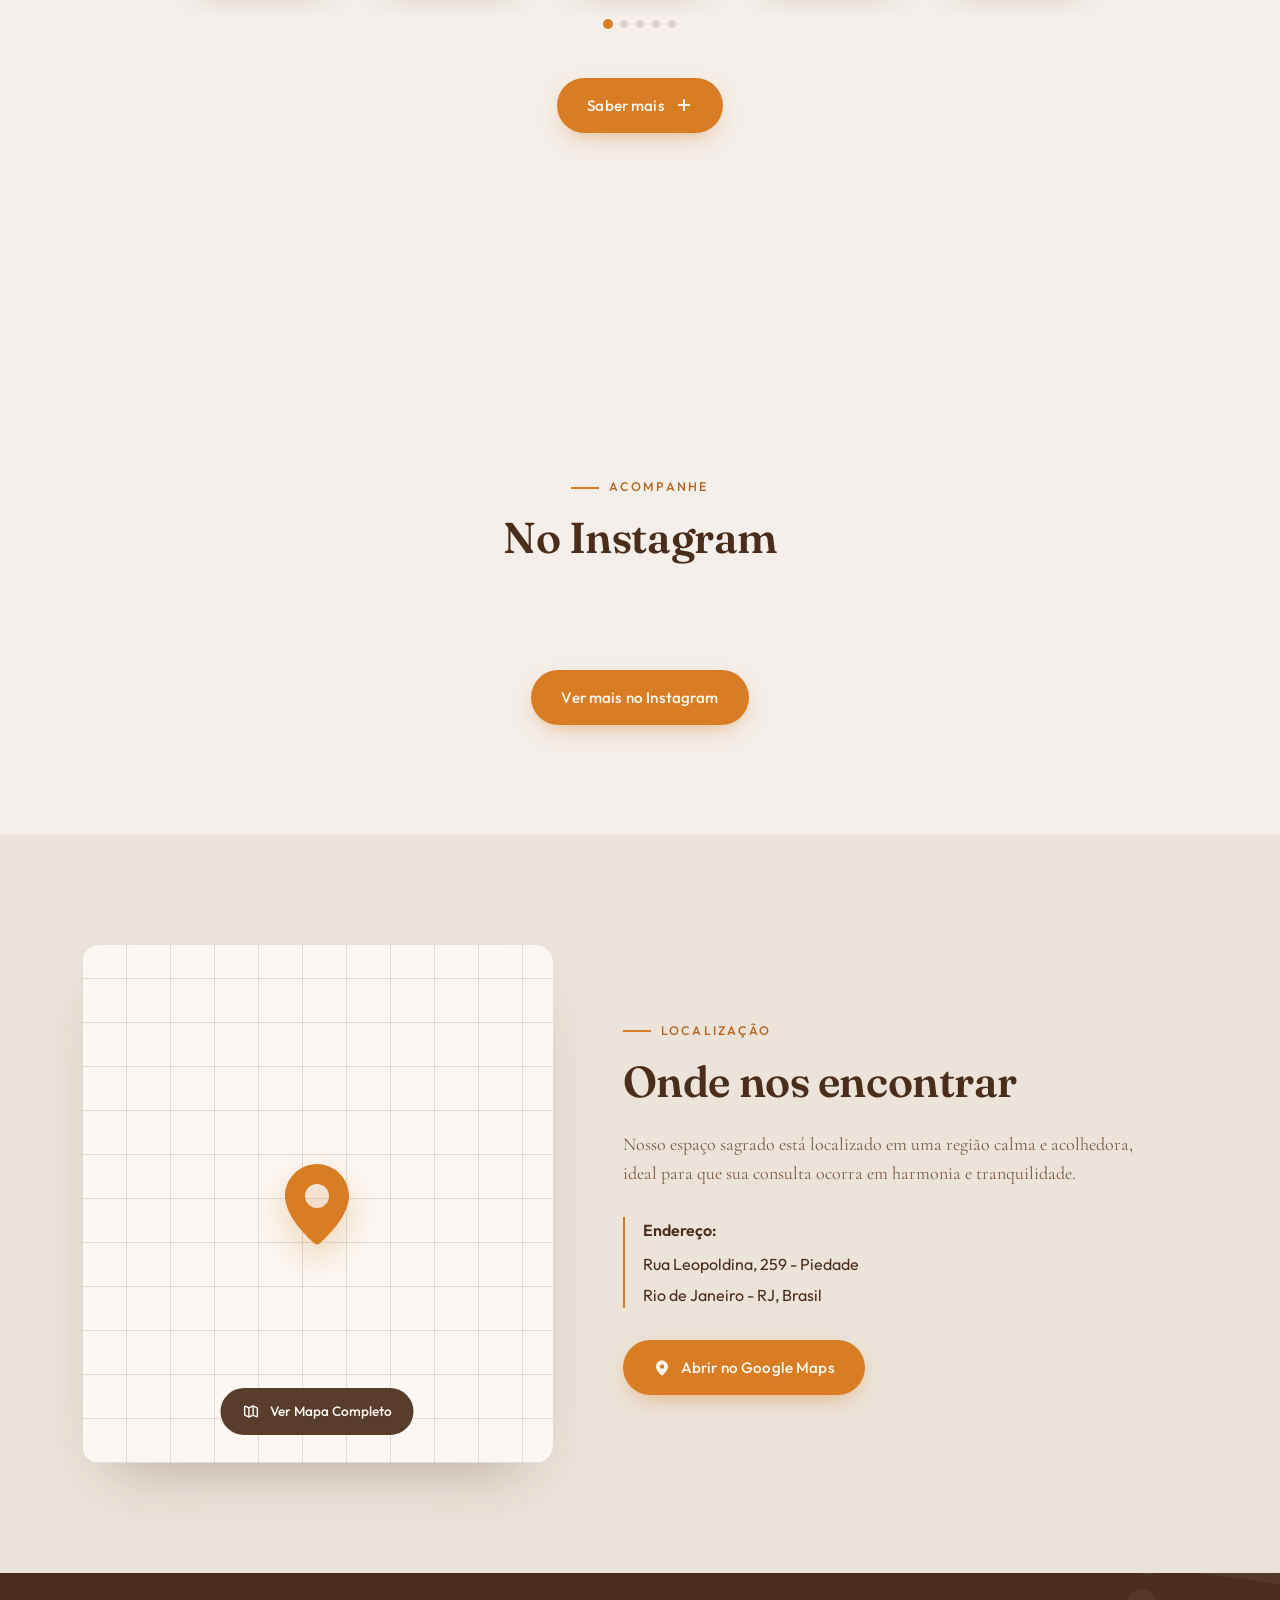
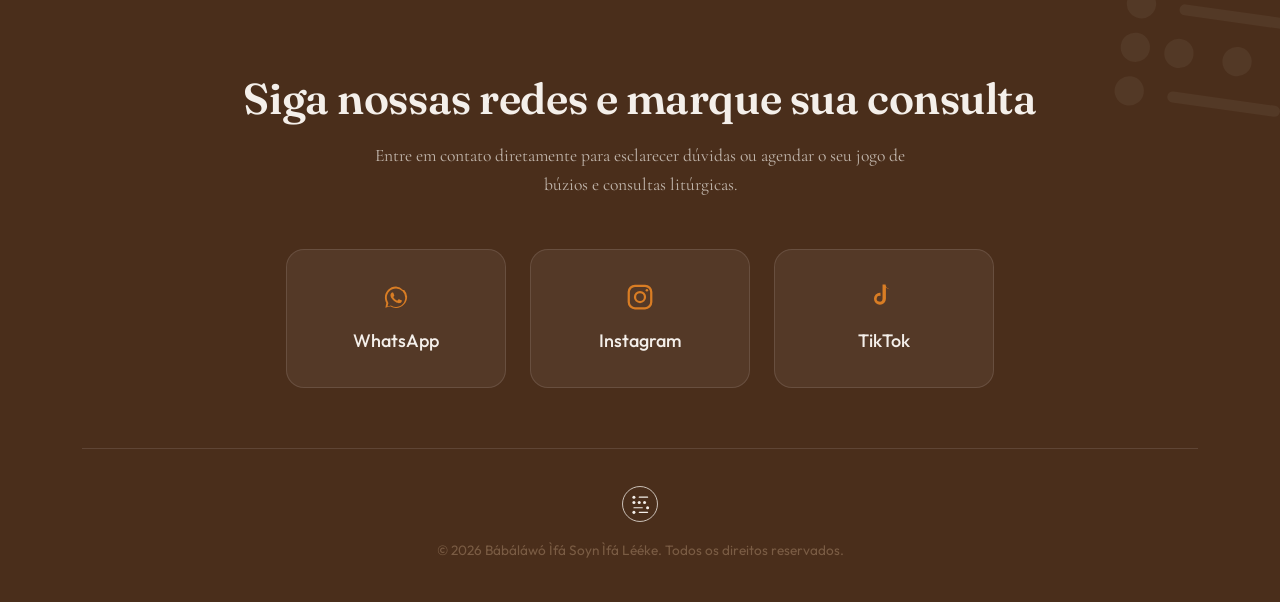
==== commit eb1dfd74: "Update index.html" ====
--- a/index.html
+++ b/index.html
@@ -129,7 +129,7 @@
   <div class="container">
     <div class="section-head">
       <span class="section-tag">Itens consagrados</span>
-      <h2>Seus trabalhos e ritualística</h2>
+      <h2>Trabalhos e ritualística</h2>
     </div>
 
     <div class="carousel" role="region" aria-label="Carrossel de produtos">
--- a/global/style.css
+++ b/global/style.css
@@ -630,7 +630,6 @@
     width: fit-content;
   }
 
-  .product-card { flex: 0 0 78%; }
   .social-grid { grid-template-columns: 1fr; max-width: 280px; margin: 0 auto 50px; }
   .carousel-btn { width: 40px; height: 40px; }
 }
@@ -664,4 +663,51 @@
   .insta-grid {
     grid-template-columns: 1fr;
   }
-}+}
+
+@media (max-width: 640px) {
+  /* Esconde as setas no mobile — o usuário arrasta com o dedo */
+  .carousel-btn {
+    display: none;
+  }
+
+  .carousel {
+    gap: 0;
+  }
+
+  .carousel-track {
+    padding: 6px 4px 16px;
+  }
+
+  .product-card {
+    flex: 0 0 72%;
+    max-width: 280px;
+  }
+
+  .product-img {
+    aspect-ratio: 4 / 3;
+  }
+
+  .product-body {
+    padding: 16px 16px 20px;
+  }
+
+  .product-body h3 {
+    font-size: 1rem;
+  }
+
+  .product-body p {
+    font-size: 0.88rem;
+    line-height: 1.4;
+    /* limita a descrição a 3 linhas pra não esticar o card */
+    display: -webkit-box;
+    -webkit-line-clamp: 3;
+    -webkit-box-orient: vertical;
+    overflow: hidden;
+  }
+
+  .btn-secondary {
+    padding: 12px 20px;
+    font-size: 0.88rem;
+  }
+}
